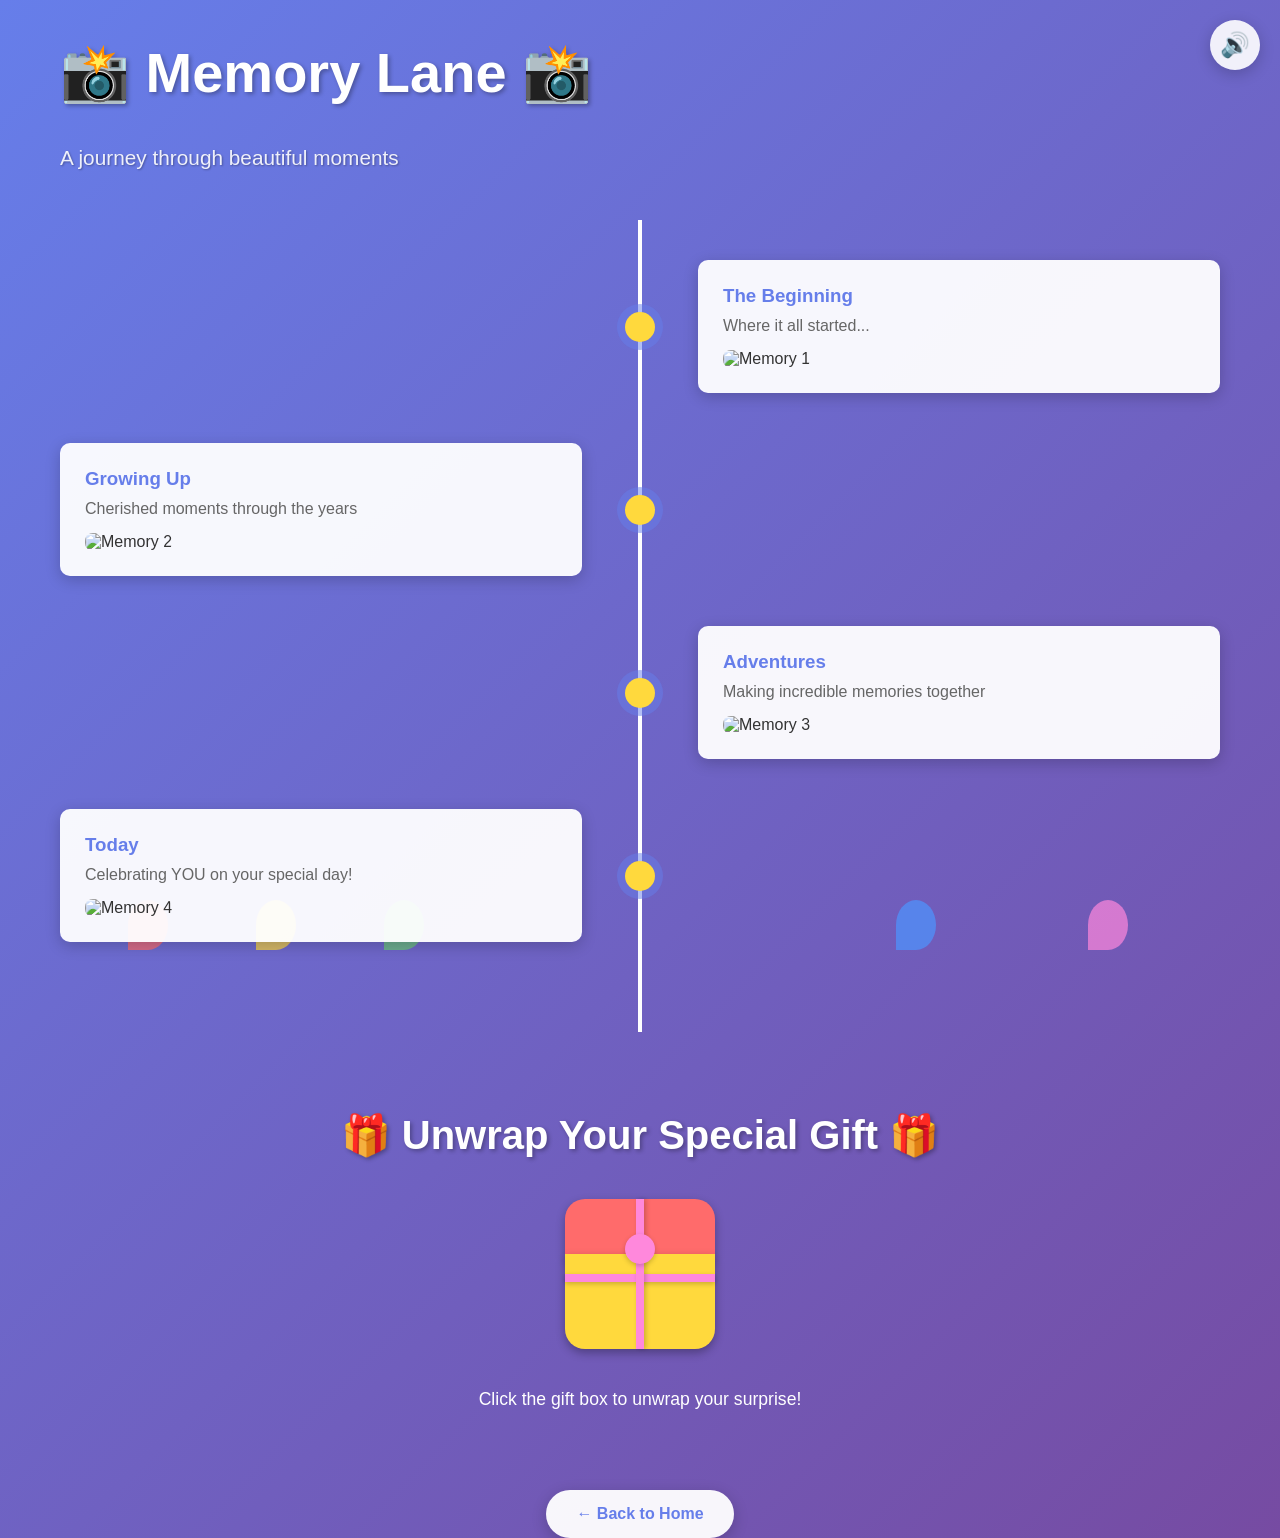
==== memories.html @ c73d49a5 "Initial project setup: Add HTML pages, CSS, and JavaScript" ====
<!DOCTYPE html>
<html lang="en">
<head>
    <meta charset="UTF-8">
    <meta name="viewport" content="width=device-width, initial-scale=1.0">
    <title>Birthday Wishes - Memory Lane</title>
    <link rel="stylesheet" href="css/style.css">
</head>
<body class="page-2">
    <!-- Animated Background Elements -->
    <div class="balloons-container">
        <div class="balloon balloon-1"></div>
        <div class="balloon balloon-2"></div>
        <div class="balloon balloon-3"></div>
        <div class="balloon balloon-4"></div>
        <div class="balloon balloon-5"></div>
    </div>

    <!-- Music Toggle Button -->
    <div class="music-toggle">
        <button id="musicBtn" class="music-btn" title="Toggle Music">
            <span class="music-icon">🔊</span>
        </button>
        <audio id="bgMusic" loop>
            <source src="assets/music/birthday-music.mp3" type="audio/mpeg">
            Your browser does not support the audio element.
        </audio>
    </div>

    <!-- Main Content -->
    <div class="container page-2-content">
        <h1 class="title">📸 Memory Lane 📸</h1>
        <p class="subtitle">A journey through beautiful moments</p>

        <!-- Timeline -->
        <div class="timeline">
            <div class="timeline-item">
                <div class="timeline-marker"></div>
                <div class="timeline-content">
                    <h3>The Beginning</h3>
                    <p>Where it all started...</p>
                    <img src="assets/images/photo1.jpg" alt="Memory 1" class="timeline-image">
                </div>
            </div>

            <div class="timeline-item">
                <div class="timeline-marker"></div>
                <div class="timeline-content">
                    <h3>Growing Up</h3>
                    <p>Cherished moments through the years</p>
                    <img src="assets/images/photo2.jpg" alt="Memory 2" class="timeline-image">
                </div>
            </div>

            <div class="timeline-item">
                <div class="timeline-marker"></div>
                <div class="timeline-content">
                    <h3>Adventures</h3>
                    <p>Making incredible memories together</p>
                    <img src="assets/images/photo3.jpg" alt="Memory 3" class="timeline-image">
                </div>
            </div>

            <div class="timeline-item">
                <div class="timeline-marker"></div>
                <div class="timeline-content">
                    <h3>Today</h3>
                    <p>Celebrating YOU on your special day!</p>
                    <img src="assets/images/photo4.jpg" alt="Memory 4" class="timeline-image">
                </div>
            </div>
        </div>

        <!-- Gift Box Section -->
        <div class="gift-section">
            <h2>🎁 Unwrap Your Special Gift 🎁</h2>
            <div class="gift-box-container">
                <div id="giftBox" class="gift-box">
                    <div class="gift-box-top"></div>
                    <div class="gift-box-bottom"></div>
                    <div class="gift-ribbon gift-ribbon-h"></div>
                    <div class="gift-ribbon gift-ribbon-v"></div>
                    <div class="gift-bow"></div>
                </div>
            </div>
            <p class="gift-instruction">Click the gift box to unwrap your surprise!</p>
        </div>

        <!-- Gift Message Modal -->
        <div id="giftModal" class="gift-modal" style="display: none;">
            <div class="gift-modal-content">
                <button class="close-modal" id="closeModal">&times;</button>
                <h2>✨ Your Special Message ✨</h2>
                <div id="giftMessage" class="gift-message">
                    <!-- Message will be displayed here -->
                </div>
                <button class="nav-btn" onclick="window.location.href='wishes.html'">
                    Next: Birthday Wishes →
                </button>
            </div>
        </div>

        <!-- Confetti Animation -->
        <div id="confetti-container" class="confetti-container"></div>
    </div>

    <!-- Navigation -->
    <div class="navigation">
        <a href="index.html" class="nav-btn">← Back to Home</a>
    </div>

    <script src="js/script.js"></script>
</body>
</html>
---- css/style.css ----
/* ==================== GENERAL STYLES ==================== */
* {
    margin: 0;
    padding: 0;
    box-sizing: border-box;
}

body {
    font-family: 'Arial', sans-serif;
    background: linear-gradient(135deg, #667eea 0%, #764ba2 100%);
    min-height: 100vh;
    overflow-x: hidden;
    color: #333;
}

.container {
    max-width: 1200px;
    margin: 0 auto;
    padding: 40px 20px;
    position: relative;
    z-index: 1;
}

/* ==================== BALLOONS ANIMATION ==================== */
.balloons-container {
    position: fixed;
    top: 0;
    left: 0;
    width: 100%;
    height: 100%;
    pointer-events: none;
    z-index: 0;
}

.balloon {
    position: absolute;
    width: 40px;
    height: 50px;
    border-radius: 50% 50% 50% 0;
    animation: float 8s infinite ease-in;
    opacity: 0.7;
}

.balloon-1 {
    background: #FF6B6B;
    left: 10%;
    bottom: -50px;
    animation-delay: 0s;
}

.balloon-2 {
    background: #FFD93D;
    left: 20%;
    bottom: -50px;
    animation-delay: 1s;
}

.balloon-3 {
    background: #6BCB77;
    left: 30%;
    bottom: -50px;
    animation-delay: 2s;
}

.balloon-4 {
    background: #4D96FF;
    left: 70%;
    bottom: -50px;
    animation-delay: 1.5s;
}

.balloon-5 {
    background: #FF88DC;
    left: 85%;
    bottom: -50px;
    animation-delay: 2.5s;
}

@keyframes float {
    0% {
        transform: translateY(0) rotate(0deg);
    }
    50% {
        transform: translateY(-50vh) rotate(10deg);
    }
    100% {
        transform: translateY(-100vh) rotate(-10deg);
    }
}

/* ==================== MUSIC TOGGLE ==================== */
.music-toggle {
    position: fixed;
    top: 20px;
    right: 20px;
    z-index: 100;
}

.music-btn {
    background: rgba(255, 255, 255, 0.9);
    border: none;
    width: 50px;
    height: 50px;
    border-radius: 50%;
    font-size: 24px;
    cursor: pointer;
    box-shadow: 0 4px 15px rgba(0, 0, 0, 0.2);
    transition: all 0.3s ease;
}

.music-btn:hover {
    transform: scale(1.1);
    box-shadow: 0 6px 20px rgba(0, 0, 0, 0.3);
}

.music-btn.playing {
    background: #667eea;
    color: white;
}

/* ==================== PAGE 1: LANDING PAGE ==================== */
.page-1-content {
    text-align: center;
    display: flex;
    flex-direction: column;
    align-items: center;
    justify-content: center;
    min-height: 100vh;
}

.title {
    font-size: 3.5rem;
    color: white;
    margin-bottom: 40px;
    text-shadow: 2px 2px 4px rgba(0, 0, 0, 0.3);
    animation: bounce 2s infinite;
}

@keyframes bounce {
    0%, 100% {
        transform: translateY(0);
    }
    50% {
        transform: translateY(-20px);
    }
}

/* Countdown Timer */
.countdown-container {
    margin-bottom: 60px;
}

.countdown-label {
    font-size: 1.2rem;
    color: white;
    margin-bottom: 20px;
    font-weight: bold;
}

.countdown {
    display: flex;
    justify-content: center;
    align-items: center;
    gap: 10px;
    flex-wrap: wrap;
}

.countdown-item {
    display: flex;
    flex-direction: column;
    align-items: center;
    background: rgba(255, 255, 255, 0.9);
    padding: 20px;
    border-radius: 10px;
    box-shadow: 0 4px 15px rgba(0, 0, 0, 0.2);
    min-width: 70px;
}

.countdown-value {
    font-size: 2.5rem;
    font-weight: bold;
    color: #667eea;
}

.countdown-label-small {
    font-size: 0.9rem;
    color: #666;
    margin-top: 5px;
}

.countdown-separator {
    color: white;
    font-size: 1.5rem;
    font-weight: bold;
}

/* Unlock Button */
.unlock-btn {
    background: linear-gradient(135deg, #FF6B6B, #FFD93D);
    border: none;
    color: white;
    padding: 20px 50px;
    font-size: 1.3rem;
    border-radius: 50px;
    cursor: pointer;
    box-shadow: 0 8px 25px rgba(0, 0, 0, 0.3);
    transition: all 0.3s ease;
    font-weight: bold;
}

.unlock-btn:hover {
    transform: translateY(-5px);
    box-shadow: 0 12px 35px rgba(0, 0, 0, 0.4);
}

.unlock-btn:active {
    transform: translateY(-2px);
}

.lock-icon {
    margin-right: 10px;
}

/* Confetti */
.confetti-container {
    position: fixed;
    top: 0;
    left: 0;
    width: 100%;
    height: 100%;
    pointer-events: none;
    z-index: 50;
}

.confetti {
    position: absolute;
    width: 10px;
    height: 10px;
    background: #FF6B6B;
    animation: confetti-fall 3s ease-out forwards;
}

@keyframes confetti-fall {
    0% {
        opacity: 1;
        transform: translateY(0) rotate(0deg);
    }
    100% {
        opacity: 0;
        transform: translateY(100vh) rotate(720deg);
    }
}

/* Navigation */
.navigation {
    text-align: center;
    margin-top: 40px;
}

.nav-btn {
    display: inline-block;
    background: rgba(255, 255, 255, 0.95);
    color: #667eea;
    padding: 15px 30px;
    border-radius: 50px;
    text-decoration: none;
    font-weight: bold;
    transition: all 0.3s ease;
    box-shadow: 0 4px 15px rgba(0, 0, 0, 0.2);
    border: none;
    cursor: pointer;
    font-size: 1rem;
}

.nav-btn:hover {
    transform: translateY(-3px);
    box-shadow: 0 6px 20px rgba(0, 0, 0, 0.3);
    background: white;
}

/* ==================== PAGE 2: MEMORY LANE ==================== */
.page-2-content {
    color: white;
}

.subtitle {
    font-size: 1.3rem;
    color: rgba(255, 255, 255, 0.9);
    margin-bottom: 50px;
    text-shadow: 1px 1px 2px rgba(0, 0, 0, 0.3);
}

/* Timeline */
.timeline {
    position: relative;
    padding: 40px 0;
}

.timeline::before {
    content: '';
    position: absolute;
    left: 50%;
    transform: translateX(-50%);
    width: 4px;
    height: 100%;
    background: white;
    top: 0;
}

.timeline-item {
    margin-bottom: 50px;
    position: relative;
    display: flex;
    align-items: center;
}

.timeline-item:nth-child(odd) {
    flex-direction: row-reverse;
}

.timeline-marker {
    position: absolute;
    left: 50%;
    transform: translateX(-50%);
    width: 30px;
    height: 30px;
    background: #FFD93D;
    border-radius: 50%;
    z-index: 10;
    box-shadow: 0 0 0 8px rgba(102, 126, 234, 0.5);
}

.timeline-content {
    width: 45%;
    background: rgba(255, 255, 255, 0.95);
    padding: 25px;
    border-radius: 10px;
    color: #333;
    box-shadow: 0 4px 15px rgba(0, 0, 0, 0.2);
}

.timeline-content h3 {
    color: #667eea;
    margin-bottom: 10px;
}

.timeline-content p {
    margin-bottom: 15px;
    color: #666;
}

.timeline-image {
    width: 100%;
    height: 200px;
    object-fit: cover;
    border-radius: 8px;
}

/* Gift Section */
.gift-section {
    margin-top: 80px;
    text-align: center;
}

.gift-section h2 {
    font-size: 2.5rem;
    margin-bottom: 40px;
    text-shadow: 2px 2px 4px rgba(0, 0, 0, 0.3);
}

.gift-box-container {
    display: flex;
    justify-content: center;
    margin: 40px 0;
}

.gift-box {
    position: relative;
    width: 150px;
    height: 150px;
    cursor: pointer;
    transition: transform 0.3s ease;
}

.gift-box:hover {
    transform: scale(1.1);
}

.gift-box.opened {
    animation: open-gift 0.8s ease-out;
}

.gift-box-top {
    position: absolute;
    width: 100%;
    height: 60px;
    background: #FF6B6B;
    border-radius: 20px 20px 0 0;
    box-shadow: 0 4px 10px rgba(0, 0, 0, 0.3);
}

.gift-box-bottom {
    position: absolute;
    top: 55px;
    width: 100%;
    height: 95px;
    background: #FFD93D;
    border-radius: 0 0 20px 20px;
    box-shadow: 0 4px 10px rgba(0, 0, 0, 0.3);
}

.gift-ribbon-h {
    position: absolute;
    width: 100%;
    height: 8px;
    background: #FF88DC;
    top: 50%;
    left: 0;
    box-shadow: 0 2px 5px rgba(0, 0, 0, 0.2);
}

.gift-ribbon-v {
    position: absolute;
    width: 8px;
    height: 100%;
    background: #FF88DC;
    left: 50%;
    top: 0;
    transform: translateX(-50%);
    box-shadow: 2px 0 5px rgba(0, 0, 0, 0.2);
}

.gift-bow {
    position: absolute;
    width: 30px;
    height: 30px;
    background: #FF88DC;
    top: 35px;
    left: 50%;
    transform: translateX(-50%);
    border-radius: 50%;
    box-shadow: 0 2px 5px rgba(0, 0, 0, 0.2);
}

@keyframes open-gift {
    0% {
        transform: rotateX(0) rotateY(0);
    }
    50% {
        transform: rotateX(-20deg) rotateY(10deg);
    }
    100% {
        transform: rotateX(-45deg) rotateY(0);
        opacity: 0.8;
    }
}

.gift-instruction {
    font-size: 1.1rem;
    margin-top: 20px;
    animation: pulse 2s infinite;
}

@keyframes pulse {
    0%, 100% {
        opacity: 1;
    }
    50% {
        opacity: 0.6;
    }
}

/* Gift Modal */
.gift-modal {
    position: fixed;
    top: 0;
    left: 0;
    width: 100%;
    height: 100%;
    background: rgba(0, 0, 0, 0.7);
    display: flex;
    justify-content: center;
    align-items: center;
    z-index: 200;
    animation: fadeIn 0.3s ease;
}

@keyframes fadeIn {
    from {
        opacity: 0;
    }
    to {
        opacity: 1;
    }
}

.gift-modal-content {
    background: white;
    padding: 40px;
    border-radius: 20px;
    max-width: 600px;
    width: 90%;
    box-shadow: 0 10px 40px rgba(0, 0, 0, 0.3);
    position: relative;
    animation: slideUp 0.5s ease;
}

@keyframes slideUp {
    from {
        transform: translateY(50px);
        opacity: 0;
    }
    to {
        transform: translateY(0);
        opacity: 1;
    }
}

.close-modal {
    position: absolute;
    top: 15px;
    right: 15px;
    background: none;
    border: none;
    font-size: 2rem;
    cursor: pointer;
    color: #999;
}

.close-modal:hover {
    color: #333;
}

.gift-modal-content h2 {
    color: #667eea;
    margin-bottom: 20px;
    text-align: center;
}

.gift-message {
    font-size: 1.1rem;
    line-height: 1.8;
    color: #333;
    margin-bottom: 30px;
    text-align: center;
}

/* ==================== PAGE 3: WISHES ==================== */
.page-3-content {
    color: white;
}

/* Wishes Grid */
.wishes-grid {
    display: grid;
    grid-template-columns: repeat(auto-fit, minmax(300px, 1fr));
    gap: 30px;
    margin: 60px 0;
}

.wish-card {
    background: rgba(255, 255, 255, 0.95);
    padding: 30px;
    border-radius: 15px;
    box-shadow: 0 8px 25px rgba(0, 0, 0, 0.2);
    transition: all 0.3s ease;
    color: #333;
}

.wish-card:hover {
    transform: translateY(-10px);
    box-shadow: 0 12px 35px rgba(0, 0, 0, 0.3);
}

.wish-header {
    font-size: 3rem;
    margin-bottom: 15px;
}

.wish-card h3 {
    color: #667eea;
    margin-bottom: 15px;
    font-size: 1.5rem;
}

.wish-card p {
    line-height: 1.7;
    color: #666;
}

/* Letter Section */
.letter-section {
    margin-top: 80px;
    text-align: center;
}

.letter-section h2 {
    font-size: 2.5rem;
    margin-bottom: 30px;
    text-shadow: 2px 2px 4px rgba(0, 0, 0, 0.3);
}

.letter-box {
    background: rgba(255, 255, 255, 0.95);
    padding: 40px;
    border-radius: 15px;
    box-shadow: 0 8px 25px rgba(0, 0, 0, 0.2);
    color: #333;
    max-width: 800px;
    margin: 0 auto;
    text-align: left;
    line-height: 2;
    border-left: 5px solid #667eea;
}

.letter-box p {
    margin-bottom: 15px;
    font-size: 1.05rem;
}

.letter-box ul {
    list-style: none;
    margin: 20px 0 20px 0;
    padding: 0;
}

.letter-box li {
    padding: 10px 0;
    padding-left: 30px;
    position: relative;
}

.letter-box li::before {
    content: '✨';
    position: absolute;
    left: 0;
}

.letter-signature {
    margin-top: 40px;
    font-style: italic;
    font-size: 1.1rem;
}

/* ==================== RESPONSIVE DESIGN ==================== */
@media (max-width: 1024px) {
    .container {
        padding: 30px 15px;
    }

    .title {
        font-size: 2.5rem;
    }

    .timeline::before {
        left: 30px;
    }

    .timeline-item {
        flex-direction: column !important;
    }

    .timeline-content {
        width: 100%;
        margin-top: 40px;
    }

    .timeline-marker {
        left: 30px;
        top: -15px;
    }
}

@media (max-width: 768px) {
    body {
        font-size: 14px;
    }

    .title {
        font-size: 2rem;
        margin-bottom: 30px;
    }

    .subtitle {
        font-size: 1rem;
    }

    .countdown {
        gap: 5px;
    }

    .countdown-item {
        padding: 15px;
        min-width: 60px;
    }

    .countdown-value {
        font-size: 1.8rem;
    }

    .countdown-separator {
        font-size: 1rem;
    }

    .unlock-btn {
        padding: 15px 30px;
        font-size: 1rem;
    }

    .wishes-grid {
        grid-template-columns: 1fr;
        gap: 20px;
    }

    .letter-box {
        padding: 25px;
    }

    .music-btn {
        width: 45px;
        height: 45px;
        font-size: 20px;
    }
}

@media (max-width: 480px) {
    .container {
        padding: 20px 10px;
    }

    .title {
        font-size: 1.5rem;
        margin-bottom: 20px;
    }

    .countdown-container {
        margin-bottom: 40px;
    }

    .countdown {
        flex-direction: row;
        gap: 3px;
    }

    .countdown-item {
        padding: 10px;
        min-width: 50px;
    }

    .countdown-value {
        font-size: 1.3rem;
    }

    .countdown-label-small {
        font-size: 0.7rem;
    }

    .countdown-separator {
        font-size: 0.8rem;
    }

    .unlock-btn {
        padding: 12px 25px;
        font-size: 0.9rem;
    }

    .nav-btn {
        padding: 12px 20px;
        font-size: 0.9rem;
    }

    .gift-modal-content {
        padding: 25px;
    }

    .letter-box {
        padding: 15px;
        line-height: 1.6;
    }

    .music-btn {
        width: 40px;
        height: 40px;
        font-size: 18px;
        top: 10px;
        right: 10px;
    }
}
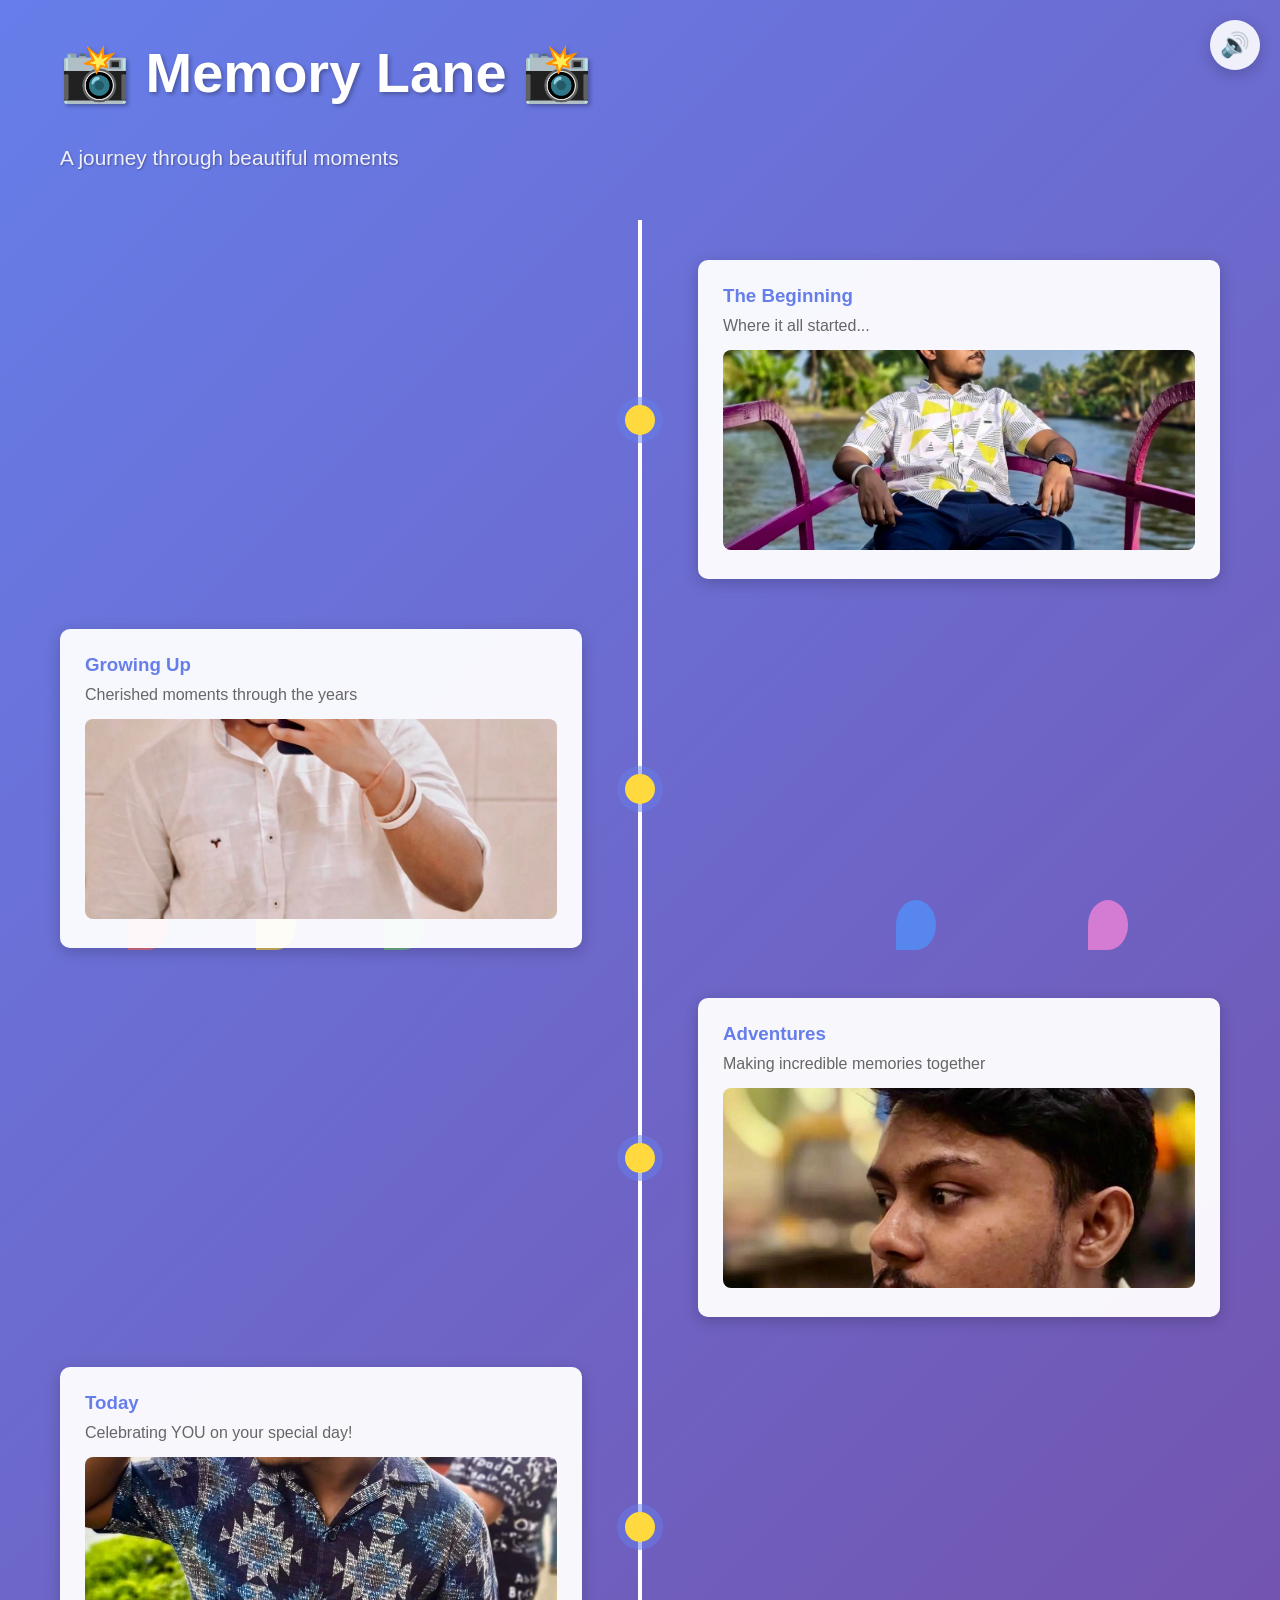
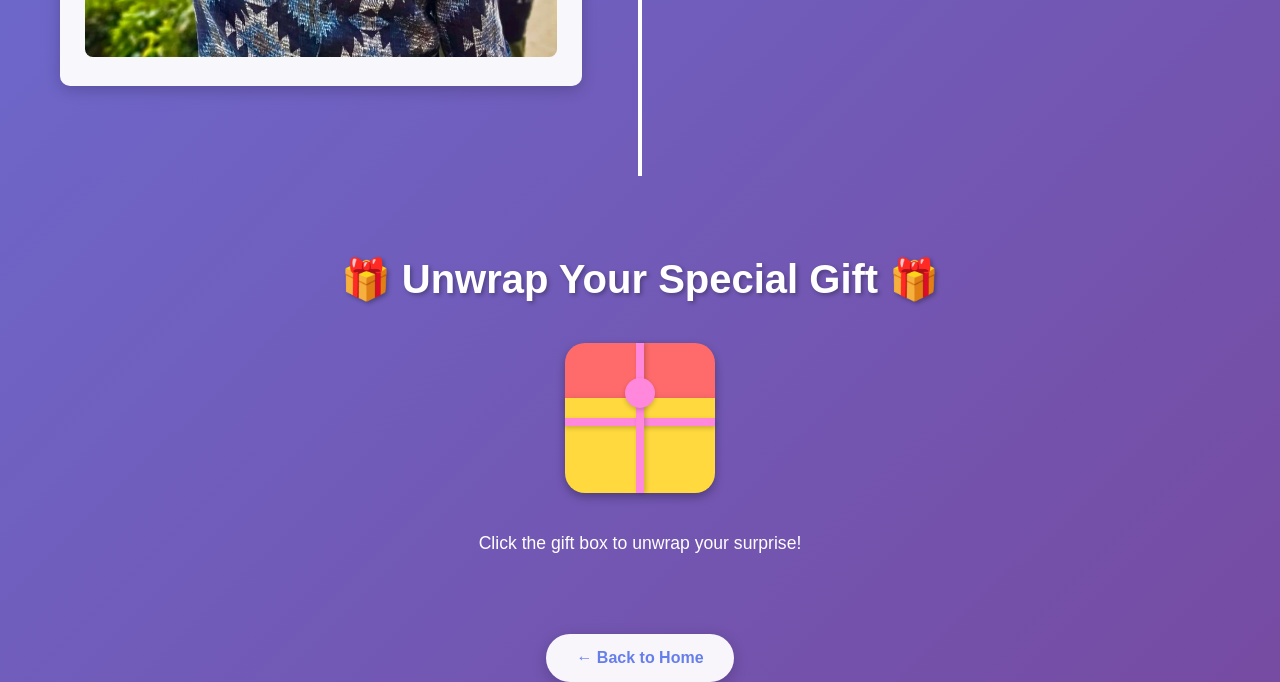
==== commit c367308f: "Update image paths to remove 'assets/images/' prefix" ====
--- a/memories.html
+++ b/memories.html
@@ -39,7 +39,7 @@
                 <div class="timeline-content">
                     <h3>The Beginning</h3>
                     <p>Where it all started...</p>
-                    <img src="assets/images/photo1.jpg" alt="Memory 1" class="timeline-image">
+                    <img src="photo1.jpg" alt="Memory 1" class="timeline-image">
                 </div>
             </div>
 
@@ -48,7 +48,7 @@
                 <div class="timeline-content">
                     <h3>Growing Up</h3>
                     <p>Cherished moments through the years</p>
-                    <img src="assets/images/photo2.jpg" alt="Memory 2" class="timeline-image">
+                    <img src="photo2.jpg" alt="Memory 2" class="timeline-image">
                 </div>
             </div>
 
@@ -57,7 +57,7 @@
                 <div class="timeline-content">
                     <h3>Adventures</h3>
                     <p>Making incredible memories together</p>
-                    <img src="assets/images/photo3.jpg" alt="Memory 3" class="timeline-image">
+                    <img src="photo3.jpg" alt="Memory 3" class="timeline-image">
                 </div>
             </div>
 
@@ -66,7 +66,7 @@
                 <div class="timeline-content">
                     <h3>Today</h3>
                     <p>Celebrating YOU on your special day!</p>
-                    <img src="assets/images/photo4.jpg" alt="Memory 4" class="timeline-image">
+                    <img src="photo4.jpg" alt="Memory 4" class="timeline-image">
                 </div>
             </div>
         </div>
@@ -111,4 +111,4 @@
 
     <script src="js/script.js"></script>
 </body>
-</html>+</html>
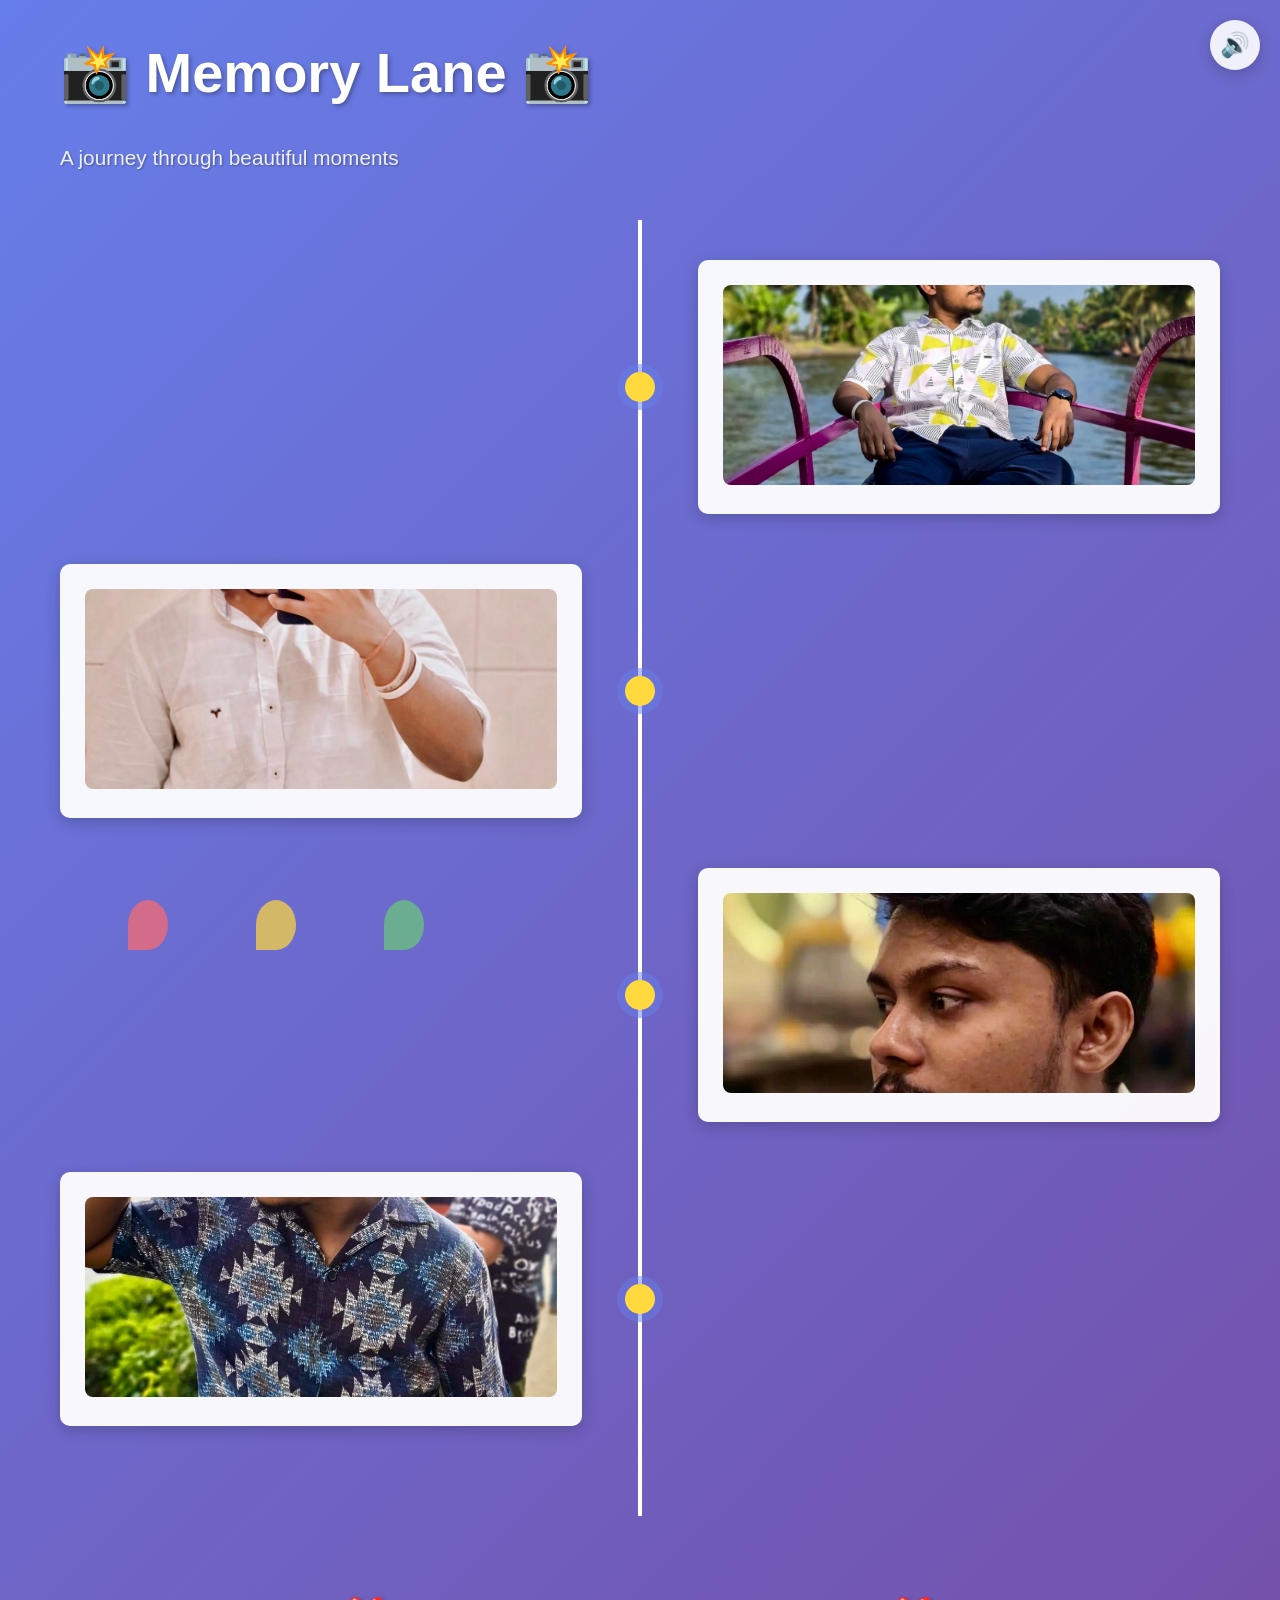
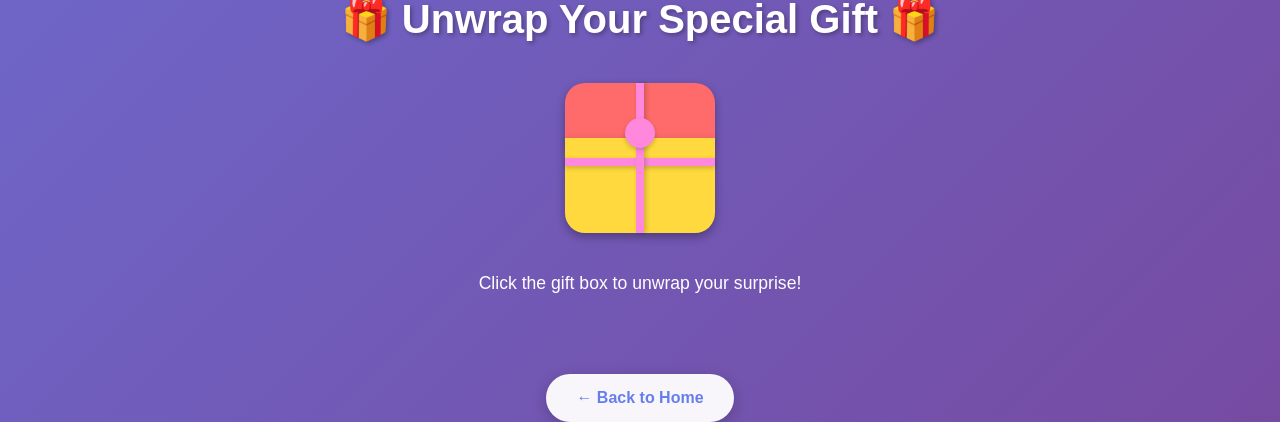
==== commit 763c1c27: "Clean up timeline content in memories.html Removed headings and paragraphs from timeline items." ====
--- a/memories.html
+++ b/memories.html
@@ -37,8 +37,6 @@
             <div class="timeline-item">
                 <div class="timeline-marker"></div>
                 <div class="timeline-content">
-                    <h3>The Beginning</h3>
-                    <p>Where it all started...</p>
                     <img src="photo1.jpg" alt="Memory 1" class="timeline-image">
                 </div>
             </div>
@@ -46,8 +44,6 @@
             <div class="timeline-item">
                 <div class="timeline-marker"></div>
                 <div class="timeline-content">
-                    <h3>Growing Up</h3>
-                    <p>Cherished moments through the years</p>
                     <img src="photo2.jpg" alt="Memory 2" class="timeline-image">
                 </div>
             </div>
@@ -55,8 +51,6 @@
             <div class="timeline-item">
                 <div class="timeline-marker"></div>
                 <div class="timeline-content">
-                    <h3>Adventures</h3>
-                    <p>Making incredible memories together</p>
                     <img src="photo3.jpg" alt="Memory 3" class="timeline-image">
                 </div>
             </div>
@@ -64,8 +58,6 @@
             <div class="timeline-item">
                 <div class="timeline-marker"></div>
                 <div class="timeline-content">
-                    <h3>Today</h3>
-                    <p>Celebrating YOU on your special day!</p>
                     <img src="photo4.jpg" alt="Memory 4" class="timeline-image">
                 </div>
             </div>
